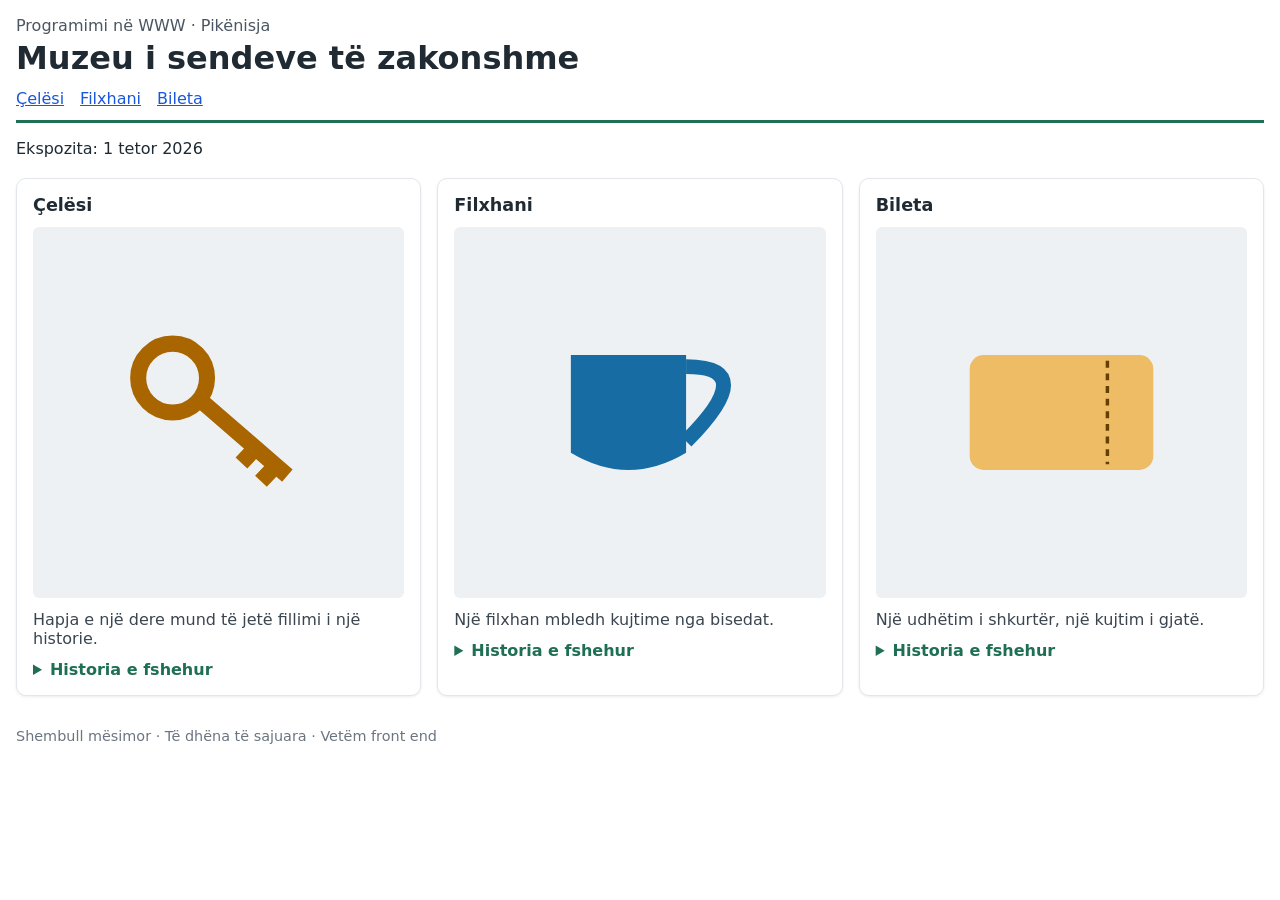
==== JavaII/index.html @ c94b718d "Add files via upload" ====
<!doctype html>
<html lang="sq">
  <head>
    <meta charset="UTF-8" />
    <meta name="viewport" content="width=device-width, initial-scale=1" />
    <title>Muzeu i sendeve të zakonshme</title>
    <link rel="stylesheet" href="style.css" />
  </head>
  <body>
    <a class="skip" href="#main">Kalo te përmbajtja</a>
    <header>
      <p>Programimi në WWW · Pikënisja</p>
      <h1>Muzeu i sendeve të zakonshme</h1>
      <nav aria-label="Navigimi i eksponateve">
        <a href="#celesi">Çelësi</a>
        <a href="#filxhani">Filxhani</a>
        <a href="#bileta">Bileta</a>
      </nav>
    </header>
    <main id="main">
      <p class="data-ekspozites">
        Ekspozita: <time datetime="2026-10-01">1 tetor 2026</time>
      </p>

      <div class="kartat">
        <article class="karte" id="celesi">
          <h2>Çelësi</h2>
          <figure>
            <img src="celesi.svg" alt="Vizatim i një çelësi të vjetër" />
          </figure>
          <p>Hapja e një dere mund të jetë fillimi i një historie.</p>
          <details>
            <summary>Historia e fshehur</summary>
            <p>
              Ky çelës u gjet në sirtarin e një banese të braktisur. Askush
              nuk e di saktësisht cilën derë hap, por forma e tij e vjetër
              sugjeron se mbante një sekret të rëndësishëm për pronarin.
            </p>
          </details>
        </article>

        <article class="karte" id="filxhani">
          <h2>Filxhani</h2>
          <figure>
            <img src="filxhani.svg" alt="Vizatim i një filxhani kafeje" />
          </figure>
          <p>Një filxhan mbledh kujtime nga bisedat.</p>
          <details>
            <summary>Historia e fshehur</summary>
            <p>
              Ky filxhan u përdor çdo mëngjes nga një mësuese fshati për
              dekada. Nëpërmjet tij u shkëmbyen mijëra biseda, këshilla dhe
              ide mes nxënësve dhe miqve.
            </p>
          </details>
        </article>

        <article class="karte" id="bileta">
          <h2>Bileta</h2>
          <figure>
            <img src="bileta.svg" alt="Vizatim i një bilete udhëtimi" />
          </figure>
          <p>Një udhëtim i shkurtër, një kujtim i gjatë.</p>
          <details>
            <summary>Historia e fshehur</summary>
            <p>
              Kjo biletë u mbajt si kujtim nga udhëtimi i parë i një familjeje
              jashtë qytetit të tyre. Ende sot ruhet si simbol i aventurës së
              parë të përbashkët.
            </p>
          </details>
        </article>
      </div>
    </main>
    <footer>Shembull mësimor · Të dhëna të sajuara · Vetëm front end</footer>
  </body>
</html>
---- JavaII/style.css ----
* {
  box-sizing: border-box;
}

body {
  font-family: system-ui, sans-serif;
  margin: 1rem;
  color: #1f2a33;
}

.skip {
  position: absolute;
  left: -999px;
  top: auto;
}
.skip:focus {
  position: static;
  display: inline-block;
  margin-bottom: 0.5rem;
}

header p {
  margin: 0 0 0.25rem;
  color: #4a5661;
}

header h1 {
  margin: 0 0 0.75rem;
}

header nav {
  display: flex;
  gap: 1rem;
  padding-bottom: 0.75rem;
  border-bottom: 3px solid #1f6f54;
  margin-bottom: 1rem;
}

header nav a {
  color: #1a56db;
  text-decoration: underline;
}

.data-ekspozites {
  margin: 0 0 1.25rem;
}

.kartat {
  display: grid;
  grid-template-columns: repeat(auto-fit, minmax(220px, 1fr));
  gap: 1rem;
}

.karte {
  background: #ffffff;
  border: 1px solid #e3e7eb;
  border-radius: 10px;
  padding: 1rem;
  box-shadow: 0 1px 3px rgba(0, 0, 0, 0.08);
  transition: box-shadow 0.2s ease, border-color 0.2s ease;
}

.karte:target {
  border-color: #1f6f54;
  box-shadow: 0 0 0 3px rgba(31, 111, 84, 0.35), 0 4px 12px rgba(0, 0, 0, 0.1);
}

.karte h2 {
  margin: 0 0 0.75rem;
  font-size: 1.1rem;
}

.karte figure {
  margin: 0 0 0.75rem;
  background: #eef1f4;
  border-radius: 6px;
  aspect-ratio: 1 / 1;
  display: flex;
  align-items: center;
  justify-content: center;
  overflow: hidden;
}

.karte figure img {
  width: 65%;
  height: 65%;
  object-fit: contain;
}

.karte p {
  margin: 0 0 0.75rem;
  color: #3a4550;
}

.karte details summary {
  cursor: pointer;
  color: #1f6f54;
  font-weight: 600;
}

.karte details p {
  margin-top: 0.5rem;
  color: #4a5661;
}

footer {
  margin-top: 2rem;
  color: #6b7580;
  font-size: 0.9rem;
}
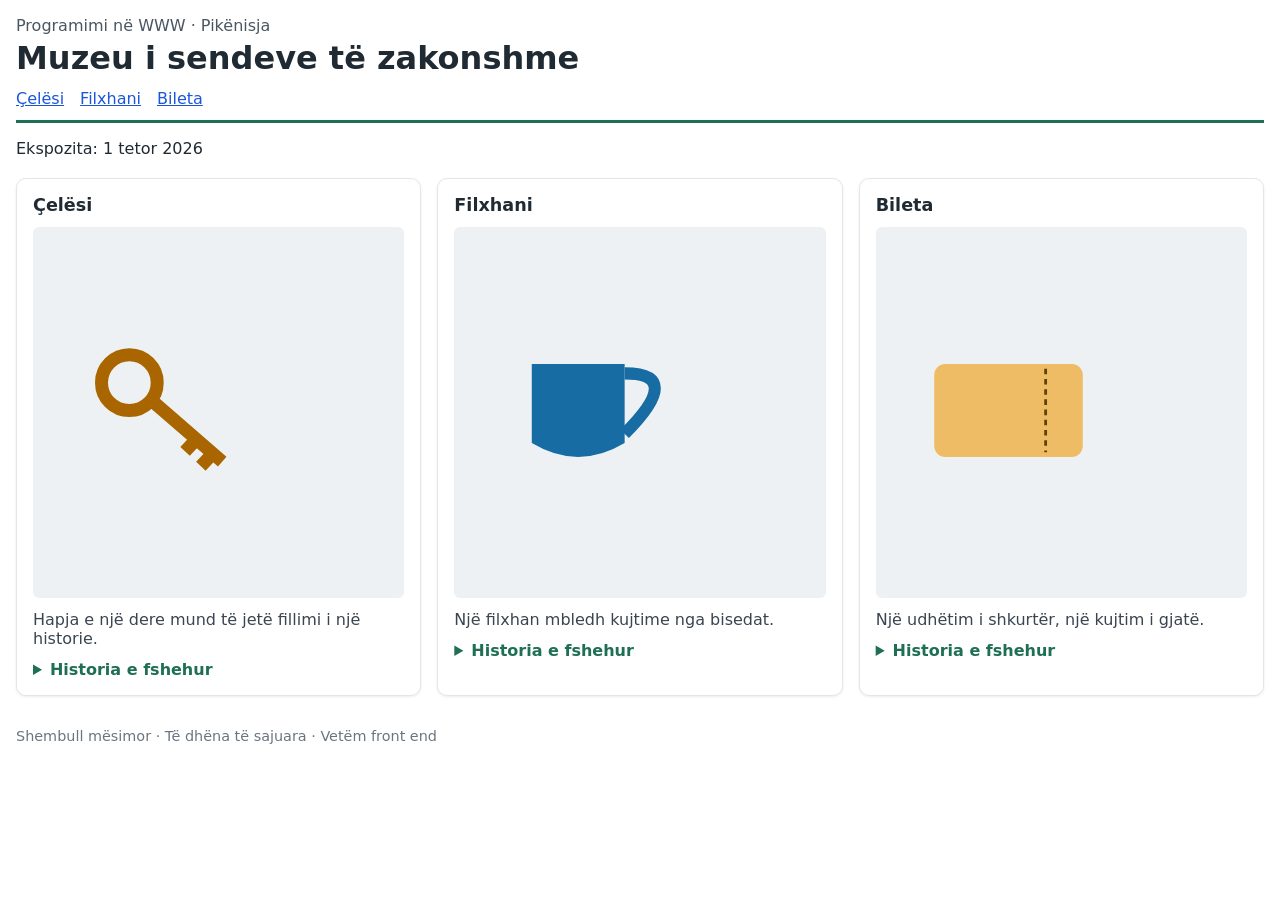
==== commit 268afa9b: "Add links to images for accessibility Wrapped images in anchor tags for better accessibility." ====
--- a/JavaII/index.html
+++ b/JavaII/index.html
@@ -26,7 +26,9 @@
         <article class="karte" id="celesi">
           <h2>Çelësi</h2>
           <figure>
-            <img src="celesi.svg" alt="Vizatim i një çelësi të vjetër" />
+            <a href="#celesi" aria-label="Zgjidh Çelësin">
+              <img src="celesi.svg" alt="Vizatim i një çelësi të vjetër" />
+            </a>
           </figure>
           <p>Hapja e një dere mund të jetë fillimi i një historie.</p>
           <details>
@@ -42,7 +44,9 @@
         <article class="karte" id="filxhani">
           <h2>Filxhani</h2>
           <figure>
-            <img src="filxhani.svg" alt="Vizatim i një filxhani kafeje" />
+            <a href="#filxhani" aria-label="Zgjidh Filxhanin">
+              <img src="filxhani.svg" alt="Vizatim i një filxhani kafeje" />
+            </a>
           </figure>
           <p>Një filxhan mbledh kujtime nga bisedat.</p>
           <details>
@@ -58,7 +62,9 @@
         <article class="karte" id="bileta">
           <h2>Bileta</h2>
           <figure>
-            <img src="bileta.svg" alt="Vizatim i një bilete udhëtimi" />
+            <a href="#bileta" aria-label="Zgjidh Biletën">
+              <img src="bileta.svg" alt="Vizatim i një bilete udhëtimi" />
+            </a>
           </figure>
           <p>Një udhëtim i shkurtër, një kujtim i gjatë.</p>
           <details>
